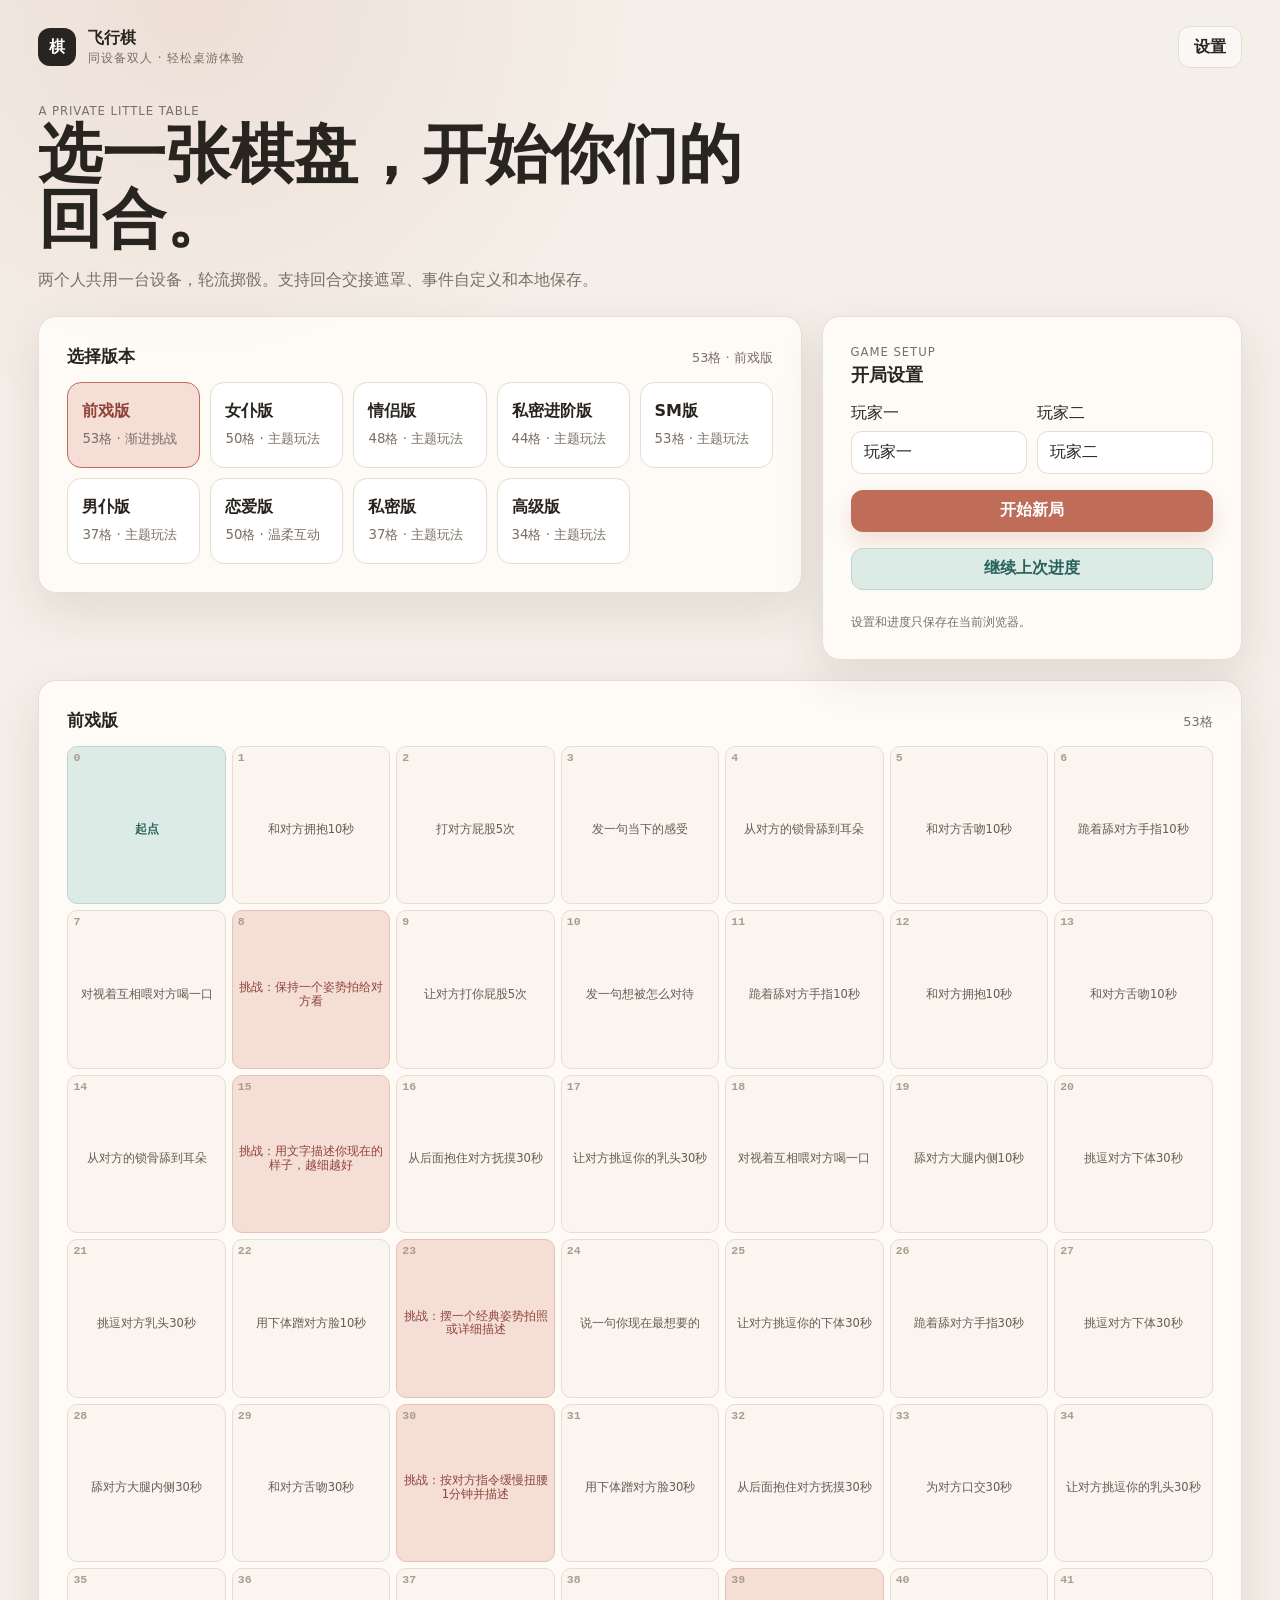
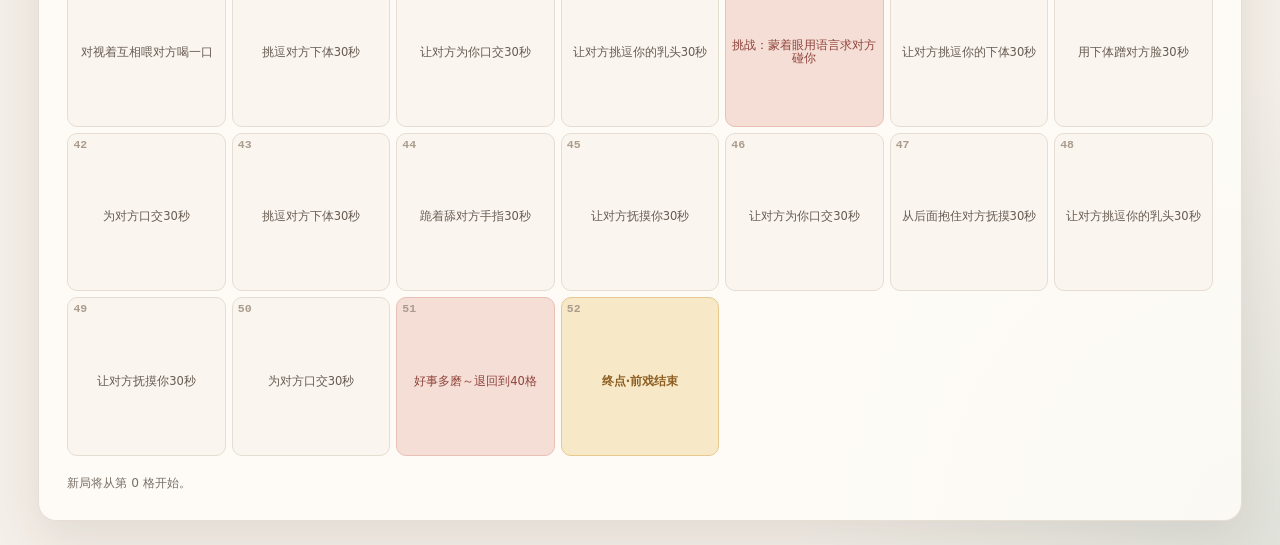
==== index.html @ a7ccb683 "feat: add responsive local multiplayer flight chess game" ====
<!DOCTYPE html>
<html lang="zh-CN">
<head>
  <meta charset="UTF-8">
  <meta name="viewport" content="width=device-width, initial-scale=1, viewport-fit=cover">
  <title>飞行棋 · 同设备双人</title>
  <link rel="stylesheet" href="styles.css">
</head>
<body>
  <main class="app-shell" data-mode="light">
    <header class="site-header">
      <div class="brand-lockup">
        <span class="brand-mark">棋</span>
        <div class="brand-copy"><strong>飞行棋</strong><span>同设备双人 · 轻松桌游体验</span></div>
      </div>
      <div class="top-actions"><a class="ghost-button" href="settings.html">设置</a></div>
    </header>

    <section class="page-heading">
      <p class="eyebrow">A private little table</p>
      <h1>选一张棋盘，开始你们的回合。</h1>
      <p>两个人共用一台设备，轮流掷骰。支持回合交接遮罩、事件自定义和本地保存。</p>
    </section>

    <section class="start-layout">
      <section class="panel">
        <div class="panel-heading"><h2>选择版本</h2><span id="selectedVersionMeta">—</span></div>
        <div id="versionGrid" class="version-grid"></div>
      </section>

      <aside class="panel">
        <div class="form-stack">
          <div><p class="eyebrow">Game setup</p><h2>开局设置</h2></div>
          <div class="inline-fields">
            <label class="field"><span>玩家一</span><input id="playerOne" type="text" maxlength="16" autocomplete="off"></label>
            <label class="field"><span>玩家二</span><input id="playerTwo" type="text" maxlength="16" autocomplete="off"></label>
          </div>
          <button id="btnStart" class="primary-button" type="button">开始新局</button>
          <button id="btnContinue" class="secondary-button" type="button" hidden>继续上次进度</button>
          <p id="saveHint" class="helper-text">设置和进度只保存在当前浏览器。</p>
        </div>
      </aside>
    </section>

    <section class="preview-panel" style="margin-top: 20px">
      <div class="panel-heading"><h2 id="previewTitle">棋盘预览</h2><span id="previewCount">—</span></div>
      <div class="preview-board-wrap"><div id="boardPath" class="path" aria-label="棋盘预览"></div></div>
      <p id="posInfo" class="helper-text" style="margin-top: 14px">选择版本后查看棋盘。</p>
    </section>
  </main>
  <div class="toast" id="toast" role="status"></div>

  <script type="module">
    import { BOARDS, DEFAULT_VERSION, getBoard } from './game-data.mjs';
    import { createInitialState } from './game-engine.mjs';
    import { loadGame, loadSettings, saveSettings, saveGame } from './storage.mjs';

    const selectedKey = new URLSearchParams(window.location.search).get('version') || DEFAULT_VERSION;
    let versionKey = BOARDS[selectedKey] ? selectedKey : DEFAULT_VERSION;
    const settings = loadSettings(window.localStorage);
    const saved = loadGame(window.localStorage);
    const versionGrid = document.getElementById('versionGrid');
    const boardPath = document.getElementById('boardPath');

    document.getElementById('playerOne').value = settings.players[0].name;
    document.getElementById('playerTwo').value = settings.players[1].name;
    document.querySelector('main').dataset.mode = 'light';
    document.getElementById('btnContinue').hidden = !saved;

    function renderBoard() {
      const board = getBoard(versionKey);
      document.getElementById('selectedVersionMeta').textContent = `${board.cells.length}格 · ${board.name}`;
      document.getElementById('previewTitle').textContent = board.name;
      document.getElementById('previewCount').textContent = `${board.cells.length}格`;
      boardPath.replaceChildren();
      board.cells.forEach((cell, index) => {
        const element = document.createElement('div');
        element.className = `cell ${cell.type}`;
        element.setAttribute('aria-label', `第${index}格：${cell.text}`);
        const number = document.createElement('span');
        number.className = 'num';
        number.textContent = index;
        const text = document.createElement('span');
        text.textContent = cell.text;
        element.append(number, text);
        boardPath.append(element);
      });
      document.getElementById('posInfo').textContent = saved && saved.versionKey === versionKey
        ? `${saved.players[0].name}：第${saved.players[0].position}格 · ${saved.players[1].name}：第${saved.players[1].position}格`
        : '新局将从第 0 格开始。';
    }

    function renderVersions() {
      versionGrid.replaceChildren();
      Object.entries(BOARDS).forEach(([key, board]) => {
        const button = document.createElement('button');
        button.type = 'button';
        button.className = `version-card${key === versionKey ? ' active' : ''}`;
        button.innerHTML = `<strong>${board.name}</strong><small>${board.cells.length}格 · ${key === 'love' ? '温柔互动' : key === 'foreplay' ? '渐进挑战' : '主题玩法'}</small>`;
        button.addEventListener('click', () => {
          versionKey = key;
          renderVersions();
          renderBoard();
        });
        versionGrid.append(button);
      });
    }

    function collectSettings() {
      return {
        ...settings,
        handoffOverlay: settings.handoffOverlay,
        players: [
          { name: document.getElementById('playerOne').value.trim() || '玩家一', color: settings.players[0].color },
          { name: document.getElementById('playerTwo').value.trim() || '玩家二', color: settings.players[1].color }
        ]
      };
    }

    function start(newGame) {
      const nextSettings = collectSettings();
      saveSettings(nextSettings, window.localStorage);
      if (newGame) {
        saveGame(createInitialState({
          versionKey,
          players: nextSettings.players,
          settings: { ...nextSettings.rules, handoffOverlay: nextSettings.handoffOverlay }
        }), window.localStorage);
        window.location.href = `game.html?version=${encodeURIComponent(versionKey)}&new=1`;
      } else {
        window.location.href = 'game.html';
      }
    }

    document.getElementById('btnStart').addEventListener('click', () => start(true));
    document.getElementById('btnContinue').addEventListener('click', () => start(false));
    renderVersions();
    renderBoard();
  </script>
</body>
</html>
---- styles.css ----
:root {
  --bg: #f4efe8;
  --surface: #fffdf9;
  --surface-strong: #ffffff;
  --ink: #28241f;
  --muted: #786f66;
  --line: #e6ddd2;
  --accent: #bf6c58;
  --accent-deep: #8f443b;
  --accent-soft: #f5ded6;
  --teal: #4f8278;
  --teal-soft: #dcebe6;
  --gold: #b8883e;
  --shadow: 0 18px 48px rgba(54, 40, 25, 0.1);
  --radius: 18px;
  --cell-size: min(10.4vw, 86px);
}

* { box-sizing: border-box; }

html { min-width: 320px; background: var(--bg); }

body {
  margin: 0;
  color: var(--ink);
  background:
    radial-gradient(circle at 15% 0%, rgba(191, 108, 88, 0.12), transparent 28rem),
    radial-gradient(circle at 100% 100%, rgba(79, 130, 120, 0.12), transparent 30rem),
    var(--bg);
  font-family: Inter, ui-sans-serif, system-ui, -apple-system, BlinkMacSystemFont, "PingFang SC", "Microsoft YaHei", sans-serif;
  min-height: 100vh;
}

button, input, select, textarea { font: inherit; }
button, a { -webkit-tap-highlight-color: transparent; }
button { cursor: pointer; }
button:focus-visible, a:focus-visible, input:focus-visible, select:focus-visible, textarea:focus-visible {
  outline: 3px solid rgba(79, 130, 120, 0.34);
  outline-offset: 2px;
}

a { color: inherit; text-decoration: none; }

.app-shell {
  width: min(1440px, 100%);
  margin: 0 auto;
  padding: max(18px, env(safe-area-inset-top)) clamp(16px, 3vw, 42px) max(24px, env(safe-area-inset-bottom));
}

.site-header, .game-header {
  display: flex;
  align-items: center;
  justify-content: space-between;
  gap: 16px;
  min-height: 58px;
  margin-bottom: 20px;
}

.brand-lockup { display: flex; align-items: center; gap: 12px; }
.brand-mark {
  width: 38px;
  height: 38px;
  display: grid;
  place-items: center;
  border-radius: 12px;
  color: #fff;
  background: var(--ink);
  font-weight: 800;
  letter-spacing: 0;
}
.brand-copy { display: grid; gap: 2px; }
.brand-copy strong { font-size: 1rem; }
.brand-copy span, .eyebrow { color: var(--muted); font-size: 0.73rem; letter-spacing: 0.08em; }
.eyebrow { margin: 0 0 4px; text-transform: uppercase; }

.top-actions, .header-actions { display: flex; align-items: center; gap: 8px; }
.icon-button, .ghost-button, .primary-button, .secondary-button, .danger-button {
  min-height: 42px;
  border-radius: 12px;
  border: 1px solid transparent;
  padding: 0 15px;
  display: inline-flex;
  align-items: center;
  justify-content: center;
  gap: 8px;
  font-weight: 700;
  transition: transform .16s ease, background .16s ease, border-color .16s ease, opacity .16s ease;
}
.icon-button, .ghost-button { color: var(--ink); background: rgba(255,255,255,.6); border-color: var(--line); }
.primary-button { color: #fff; background: var(--accent); box-shadow: 0 10px 22px rgba(191, 108, 88, .2); }
.secondary-button { color: #28635b; background: var(--teal-soft); border-color: #b9d7ce; }
.danger-button { color: #9b4438; background: #fff0ec; border-color: #efc9c1; }
.icon-button:hover, .ghost-button:hover, .primary-button:hover, .secondary-button:hover, .danger-button:hover { transform: translateY(-1px); }
button:disabled { opacity: .45; cursor: not-allowed; transform: none; }

.page-heading { max-width: 720px; margin: 26px 0 22px; }
.page-heading h1 { margin: 0; font-size: clamp(2rem, 5vw, 4rem); line-height: 1.02; letter-spacing: 0; }
.page-heading p { max-width: 620px; margin: 14px 0 0; color: var(--muted); line-height: 1.7; }

.start-layout, .settings-layout { display: grid; grid-template-columns: minmax(0, 1fr) minmax(300px, 420px); gap: 20px; align-items: start; }
.panel, .board-panel, .control-panel, .settings-panel, .preview-panel {
  background: rgba(255, 253, 249, .86);
  border: 1px solid rgba(230, 221, 210, .95);
  border-radius: var(--radius);
  box-shadow: var(--shadow);
}
.panel, .settings-panel, .preview-panel { padding: clamp(18px, 3vw, 28px); }
.panel h2, .settings-panel h2, .preview-panel h2 { margin: 0; font-size: 1.1rem; }
.panel-heading { display: flex; align-items: baseline; justify-content: space-between; gap: 12px; margin-bottom: 14px; }
.panel-heading h2 { margin: 0; font-size: 1.05rem; }
.panel-heading span { color: var(--muted); font-size: .8rem; }

.version-grid { display: grid; grid-template-columns: repeat(auto-fit, minmax(126px, 1fr)); gap: 10px; }
.version-card {
  min-height: 86px;
  padding: 14px;
  text-align: left;
  color: var(--ink);
  border: 1px solid var(--line);
  border-radius: 14px;
  background: var(--surface-strong);
  transition: border-color .16s ease, background .16s ease, transform .16s ease;
}
.version-card:hover { transform: translateY(-2px); border-color: var(--accent); }
.version-card.active { color: var(--accent-deep); border-color: var(--accent); background: var(--accent-soft); }
.version-card strong { display: block; margin-bottom: 6px; }
.version-card small { color: var(--muted); line-height: 1.35; }

.form-stack { display: grid; gap: 16px; }
.field { display: grid; gap: 7px; }
.field label { color: var(--muted); font-size: .8rem; font-weight: 700; }
.field input, .field select, .field textarea {
  width: 100%;
  border: 1px solid var(--line);
  border-radius: 11px;
  padding: 11px 12px;
  color: var(--ink);
  background: #fff;
}
.field textarea { min-height: 84px; resize: vertical; line-height: 1.55; }
.inline-fields { display: grid; grid-template-columns: 1fr 1fr; gap: 10px; }
.segmented { display: grid; grid-template-columns: 1fr 1fr; gap: 6px; padding: 4px; border-radius: 13px; background: #efe8df; }
.segmented label { position: relative; }
.segmented input { position: absolute; opacity: 0; pointer-events: none; }
.segmented span { display: block; padding: 10px; text-align: center; border-radius: 9px; color: var(--muted); font-size: .85rem; font-weight: 700; }
.segmented input:checked + span { color: var(--ink); background: #fff; box-shadow: 0 2px 8px rgba(54,40,25,.08); }
.check-row { display: flex; align-items: center; justify-content: space-between; gap: 12px; padding: 12px 0; border-bottom: 1px solid var(--line); }
.check-row:last-child { border-bottom: 0; }
.check-copy { display: grid; gap: 3px; }
.check-copy strong { font-size: .86rem; }
.check-copy span { color: var(--muted); font-size: .76rem; line-height: 1.4; }
.switch { appearance: none; width: 44px; height: 26px; flex: 0 0 auto; border-radius: 999px; background: #d6cec4; position: relative; transition: background .16s ease; }
.switch::after { content: ""; position: absolute; top: 3px; left: 3px; width: 20px; height: 20px; border-radius: 50%; background: #fff; box-shadow: 0 1px 3px rgba(0,0,0,.2); transition: transform .16s ease; }
.switch:checked { background: var(--teal); }
.switch:checked::after { transform: translateX(18px); }

.preview-board-wrap { overflow-x: auto; padding-bottom: 4px; }
.path { display: grid; grid-template-columns: repeat(7, minmax(42px, 1fr)); gap: 6px; }
.preview-panel .path { min-width: 520px; }
.cell {
  min-width: 0;
  aspect-ratio: 1;
  position: relative;
  display: flex;
  align-items: center;
  justify-content: center;
  padding: 15px 4px 5px;
  overflow: hidden;
  text-align: center;
  line-height: 1.18;
  font-size: clamp(.68rem, .9vw, .92rem);
  color: #665c53;
  border: 1px solid var(--line);
  border-radius: 10px;
  background: #faf5ee;
}
.cell.start { color: #2c665d; background: var(--teal-soft); border-color: #b9d7ce; font-weight: 800; }
.cell.end { color: #8c5d20; background: #f7e8c8; border-color: #e7c98e; font-weight: 800; }
.cell.special { color: var(--accent-deep); background: var(--accent-soft); border-color: #e9c0b6; }
.cell .num { position: absolute; top: 4px; left: 5px; color: #aa9c8d; font-family: ui-monospace, SFMono-Regular, monospace; font-size: .72rem; font-weight: 700; }
.cell > span:not(.num) { max-width: 100%; overflow-wrap: anywhere; }
.piece { position: absolute; right: 5px; bottom: 5px; width: 19px; height: 19px; border: 2px solid #fff; border-radius: 50%; box-shadow: 0 2px 4px rgba(0,0,0,.2); }
.piece.player { background: var(--player-color, #C4787A); }
.piece.player2 { right: 28px; background: var(--player2-color, #7A9E8E); }

.game-shell { width: min(1500px, 100%); margin: 0 auto; padding: max(16px, env(safe-area-inset-top)) clamp(12px, 3vw, 40px) max(20px, env(safe-area-inset-bottom)); }
.game-layout { display: grid; grid-template-columns: minmax(0, 1.35fr) minmax(310px, .65fr); gap: 20px; align-items: start; }
.board-panel, .control-panel { padding: clamp(14px, 2.2vw, 24px); }
.board-panel .path { grid-template-columns: repeat(7, minmax(42px, 1fr)); }
.control-panel { position: sticky; top: 16px; display: grid; gap: 16px; }
.turn-card { display: flex; align-items: center; justify-content: space-between; gap: 12px; padding: 13px 14px; border: 1px solid var(--line); border-radius: 13px; background: #fff; }
.turn-card strong { display: block; margin-top: 3px; font-size: 1.05rem; }
.turn-card span { color: var(--muted); font-size: .78rem; }
.player-pills { display: flex; flex-wrap: wrap; gap: 7px; }
.player-pill { display: inline-flex; align-items: center; gap: 7px; padding: 7px 10px; border-radius: 999px; color: var(--muted); background: #f5eee7; font-size: .78rem; }
.player-dot { width: 10px; height: 10px; border-radius: 50%; background: var(--dot-color); }
.dice-row { display: flex; align-items: center; gap: 12px; }
.dice { width: 76px; height: 76px; display: grid; place-items: center; flex: 0 0 auto; color: var(--ink); border: 1px solid var(--line); border-radius: 16px; background: #fff; font-family: ui-monospace, monospace; font-size: 2rem; font-weight: 800; box-shadow: 0 8px 18px rgba(54,40,25,.08); }
.dice-copy { color: var(--muted); font-size: .8rem; line-height: 1.5; }
.event-panel { min-height: 170px; padding: 16px; border: 1px solid var(--line); border-radius: 15px; background: #fff; }
.event-panel.empty { display: grid; place-items: center; text-align: center; color: var(--muted); }
.event-panel h2 { margin: 0 0 8px; font-size: 1.05rem; }
.event-panel p { margin: 0; color: #5f554d; line-height: 1.65; white-space: pre-wrap; }
.event-meta { display: flex; flex-wrap: wrap; gap: 6px; margin: 0 0 12px; }
.event-meta span { padding: 4px 8px; border-radius: 999px; color: var(--accent-deep); background: var(--accent-soft); font-size: .72rem; font-weight: 700; }
.action-row { display: grid; grid-template-columns: 1fr auto; gap: 8px; }
.action-row .primary-button { min-width: 0; }
.game-footer { display: flex; justify-content: space-between; gap: 12px; margin-top: 14px; color: var(--muted); font-size: .76rem; }

.handoff-overlay { position: fixed; inset: 0; z-index: 20; display: grid; place-items: center; padding: 24px; background: rgba(35, 29, 24, .78); backdrop-filter: blur(10px); }
.handoff-overlay[hidden] { display: none; }
.handoff-card { width: min(420px, 100%); padding: 26px; border-radius: 18px; color: var(--ink); background: var(--surface); box-shadow: 0 24px 70px rgba(0,0,0,.25); text-align: center; }
.handoff-card h2 { margin: 4px 0 8px; font-size: 1.5rem; }
.handoff-card p:not(.eyebrow) { margin: 0 0 20px; color: var(--muted); line-height: 1.6; }

.settings-list { display: grid; gap: 0; margin-top: 14px; }
.settings-section { padding: 18px 0; border-top: 1px solid var(--line); }
.settings-section:first-child { border-top: 0; padding-top: 0; }
.settings-section h3 { margin: 0 0 12px; font-size: .95rem; }
.events-editor { display: grid; gap: 8px; max-height: 520px; overflow: auto; padding-right: 4px; }
.event-editor-row { display: grid; grid-template-columns: 38px 1fr; gap: 8px; align-items: start; }
.event-editor-row span { padding-top: 12px; color: var(--muted); font-family: ui-monospace, monospace; font-size: .75rem; text-align: right; }
.settings-actions { display: flex; flex-wrap: wrap; gap: 8px; margin-top: 18px; }
.helper-text { margin: 7px 0 0; color: var(--muted); font-size: .76rem; line-height: 1.5; }

.toast { position: fixed; left: 50%; bottom: max(24px, env(safe-area-inset-bottom)); z-index: 30; transform: translate(-50%, 10px); opacity: 0; pointer-events: none; padding: 11px 16px; border-radius: 999px; color: #fff; background: rgba(40,36,31,.92); font-size: .8rem; transition: opacity .2s ease, transform .2s ease; }
.toast.show { opacity: 1; transform: translate(-50%, 0); }

.float-bar {
  position: fixed;
  right: 14px;
  bottom: max(18px, env(safe-area-inset-bottom));
  z-index: 25;
  display: none;
  align-items: center;
  gap: 8px;
  max-width: calc(100vw - 28px);
  min-height: 42px;
  padding: 0 14px;
  color: #fff;
  background: var(--accent-deep);
  border-radius: 999px;
  box-shadow: 0 10px 24px rgba(35, 29, 24, .2);
  font-size: .78rem;
  font-weight: 700;
  user-select: none;
  touch-action: none;
}
.float-bar.show { display: inline-flex !important; }

@media (max-width: 920px) {
  .start-layout, .settings-layout { grid-template-columns: 1fr; }
  .game-layout { grid-template-columns: 1fr; }
  .control-panel { position: static; }
}

@media (max-width: 640px) {
  .app-shell, .game-shell { padding-left: 12px; padding-right: 12px; }
  .site-header, .game-header { margin-bottom: 12px; }
  .brand-copy span { display: none; }
  .top-actions .ghost-button { padding: 0 11px; }
  .page-heading { margin: 18px 0; }
  .page-heading h1 { font-size: 2.3rem; }
  .panel, .board-panel, .control-panel, .settings-panel, .preview-panel { border-radius: 15px; padding: 14px; }
  .version-grid { grid-template-columns: repeat(2, 1fr); }
  .game-header h1 { font-size: 1.1rem; }
  .board-panel .path { min-width: 520px; }
  .board-panel { overflow-x: auto; }
  .control-panel { gap: 12px; }
  .action-row { position: sticky; bottom: 0; padding-top: 8px; background: linear-gradient(var(--surface), var(--surface)); }
  .game-footer { flex-direction: column; }
  .inline-fields { grid-template-columns: 1fr; }
}
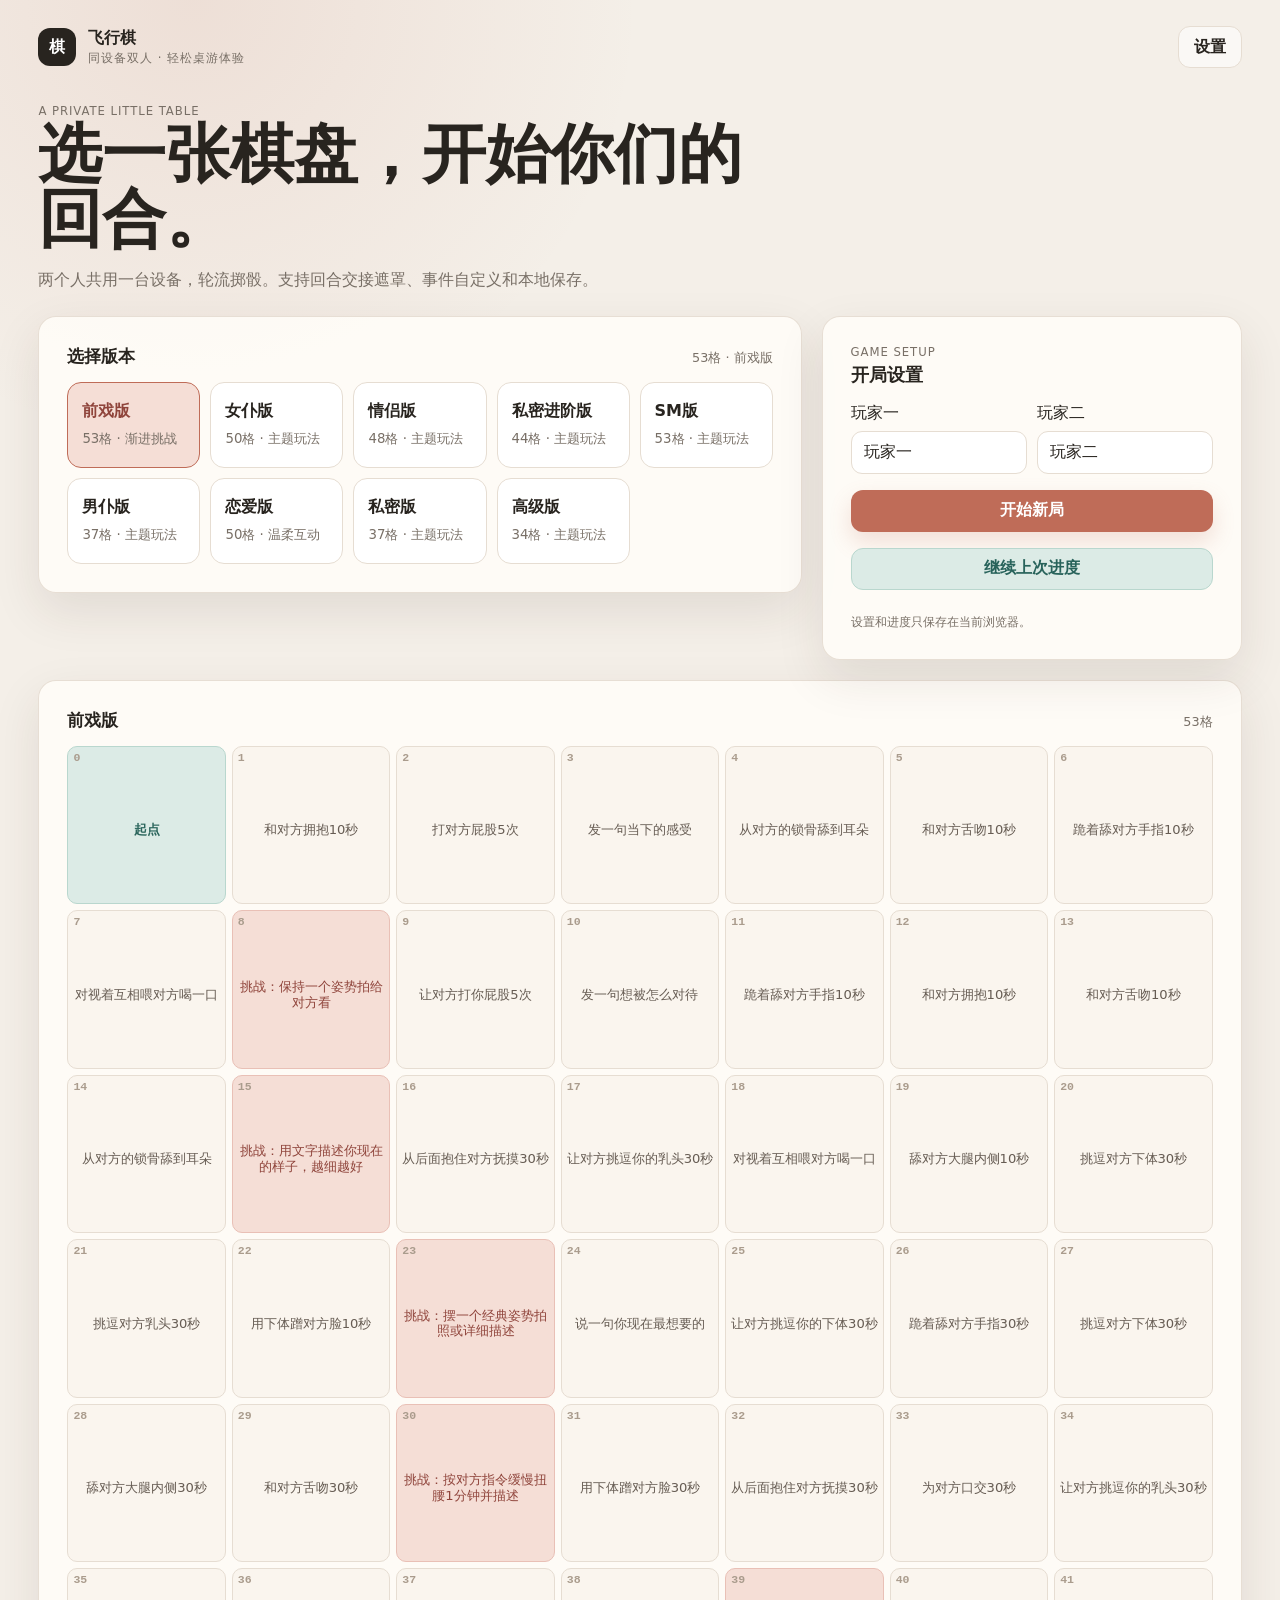
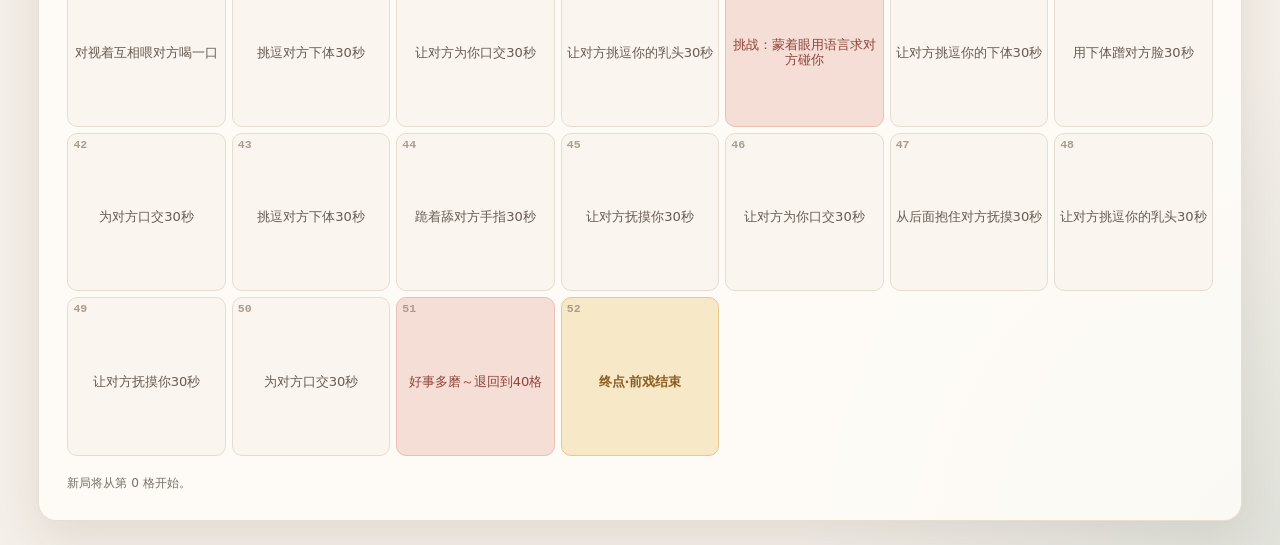
==== commit 5a6ba250: "feat: add board font size setting" ====
--- a/index.html
+++ b/index.html
@@ -65,6 +65,7 @@
     document.getElementById('playerOne').value = settings.players[0].name;
     document.getElementById('playerTwo').value = settings.players[1].name;
     document.querySelector('main').dataset.mode = 'light';
+    document.querySelector('main').style.setProperty('--board-font-scale', { small: '0.82', standard: '1', large: '1.2' }[settings.boardFontSize] || '1');
     document.getElementById('btnContinue').hidden = !saved;
 
     function renderBoard() {
--- a/styles.css
+++ b/styles.css
@@ -168,7 +168,7 @@
   overflow: hidden;
   text-align: center;
   line-height: 1.18;
-  font-size: clamp(.68rem, .9vw, .92rem);
+  font-size: calc(.82rem * var(--board-font-scale, 1));
   color: #665c53;
   border: 1px solid var(--line);
   border-radius: 10px;
@@ -177,7 +177,7 @@
 .cell.start { color: #2c665d; background: var(--teal-soft); border-color: #b9d7ce; font-weight: 800; }
 .cell.end { color: #8c5d20; background: #f7e8c8; border-color: #e7c98e; font-weight: 800; }
 .cell.special { color: var(--accent-deep); background: var(--accent-soft); border-color: #e9c0b6; }
-.cell .num { position: absolute; top: 4px; left: 5px; color: #aa9c8d; font-family: ui-monospace, SFMono-Regular, monospace; font-size: .72rem; font-weight: 700; }
+.cell .num { position: absolute; top: 4px; left: 5px; color: #aa9c8d; font-family: ui-monospace, SFMono-Regular, monospace; font-size: calc(.72rem * var(--board-font-scale, 1)); font-weight: 700; }
 .cell > span:not(.num) { max-width: 100%; overflow-wrap: anywhere; }
 .piece { position: absolute; right: 5px; bottom: 5px; width: 19px; height: 19px; border: 2px solid #fff; border-radius: 50%; box-shadow: 0 2px 4px rgba(0,0,0,.2); }
 .piece.player { background: var(--player-color, #C4787A); }
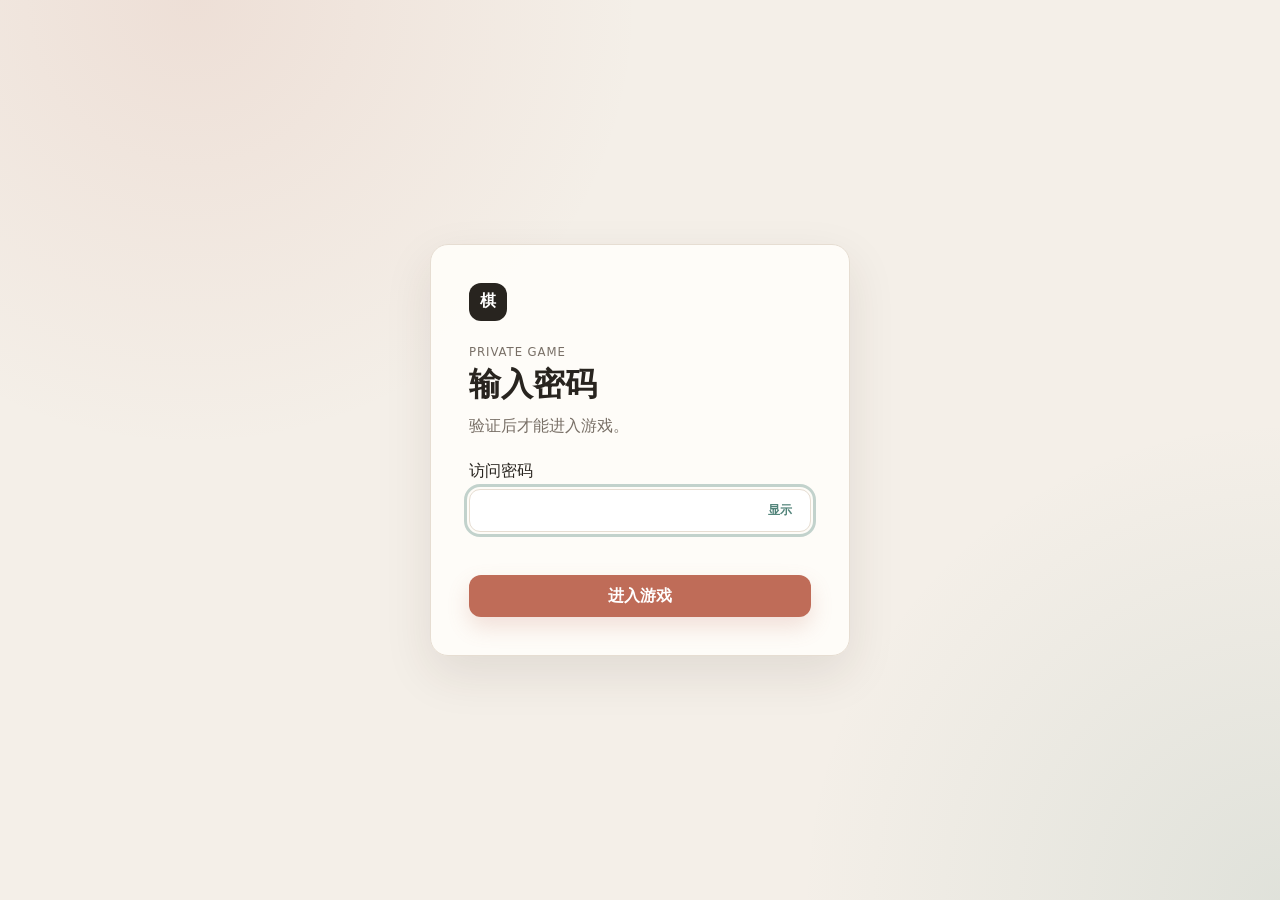
==== commit f46b5902: "feat: add password gate" ====
--- a/index.html
+++ b/index.html
@@ -5,6 +5,11 @@
   <meta name="viewport" content="width=device-width, initial-scale=1, viewport-fit=cover">
   <title>飞行棋 · 同设备双人</title>
   <link rel="stylesheet" href="styles.css">
+  <script>document.documentElement.classList.add('auth-pending');</script>
+  <script type="module">
+    import { requireAuth } from './auth.mjs';
+    requireAuth();
+  </script>
 </head>
 <body>
   <main class="app-shell" data-mode="light">
@@ -13,7 +18,7 @@
         <span class="brand-mark">棋</span>
         <div class="brand-copy"><strong>飞行棋</strong><span>同设备双人 · 轻松桌游体验</span></div>
       </div>
-      <div class="top-actions"><a class="ghost-button" href="settings.html">设置</a></div>
+      <div class="top-actions"><button class="ghost-button" type="button" data-lock-game>锁定</button><a class="ghost-button" href="settings.html">设置</a></div>
     </header>
 
     <section class="page-heading">
@@ -54,6 +59,7 @@
     import { BOARDS, DEFAULT_VERSION, getBoard } from './game-data.mjs';
     import { createInitialState } from './game-engine.mjs';
     import { loadGame, loadSettings, saveSettings, saveGame } from './storage.mjs';
+    import { bindLockButtons } from './auth.mjs';
 
     const selectedKey = new URLSearchParams(window.location.search).get('version') || DEFAULT_VERSION;
     let versionKey = BOARDS[selectedKey] ? selectedKey : DEFAULT_VERSION;
@@ -137,6 +143,7 @@
     document.getElementById('btnContinue').addEventListener('click', () => start(false));
     renderVersions();
     renderBoard();
+    bindLockButtons();
   </script>
 </body>
 </html>
--- a/styles.css
+++ b/styles.css
@@ -18,6 +18,8 @@
 
 * { box-sizing: border-box; }
 
+html.auth-pending { visibility: hidden; }
+
 html { min-width: 320px; background: var(--bg); }
 
 body {
@@ -30,6 +32,38 @@
   font-family: Inter, ui-sans-serif, system-ui, -apple-system, BlinkMacSystemFont, "PingFang SC", "Microsoft YaHei", sans-serif;
   min-height: 100vh;
 }
+
+.login-page { display: grid; place-items: center; padding: 20px; }
+.login-shell { width: min(420px, 100%); }
+.login-panel {
+  padding: clamp(24px, 7vw, 38px);
+  border: 1px solid var(--line);
+  border-radius: var(--radius);
+  background: rgba(255, 253, 249, .94);
+  box-shadow: var(--shadow);
+}
+.login-panel .brand-mark { margin-bottom: 24px; }
+.login-panel h1 { margin: 0; font-size: 2rem; letter-spacing: 0; }
+.login-copy { margin: 9px 0 24px; color: var(--muted); }
+.login-form { display: grid; gap: 14px; }
+.password-field { position: relative; }
+.password-field input { padding-right: 66px; }
+.password-toggle {
+  position: absolute;
+  top: 50%;
+  right: 7px;
+  min-width: 48px;
+  min-height: 34px;
+  padding: 0 8px;
+  transform: translateY(-50%);
+  color: var(--teal);
+  border: 0;
+  background: transparent;
+  font-size: .78rem;
+  font-weight: 800;
+}
+.login-error { min-height: 1.4em; margin: -2px 0 0; color: #9b4438; font-size: .8rem; }
+.login-form .primary-button { width: 100%; }
 
 button, input, select, textarea { font: inherit; }
 button, a { -webkit-tap-highlight-color: transparent; }
@@ -96,6 +130,8 @@
 .page-heading { max-width: 720px; margin: 26px 0 22px; }
 .page-heading h1 { margin: 0; font-size: clamp(2rem, 5vw, 4rem); line-height: 1.02; letter-spacing: 0; }
 .page-heading p { max-width: 620px; margin: 14px 0 0; color: var(--muted); line-height: 1.7; }
+.settings-heading { max-width: 760px; margin-bottom: 26px; }
+.settings-heading h1 { font-size: 2.65rem; line-height: 1.08; }
 
 .start-layout, .settings-layout { display: grid; grid-template-columns: minmax(0, 1fr) minmax(300px, 420px); gap: 20px; align-items: start; }
 .panel, .board-panel, .control-panel, .settings-panel, .preview-panel {
@@ -139,6 +175,47 @@
 }
 .field textarea { min-height: 84px; resize: vertical; line-height: 1.55; }
 .inline-fields { display: grid; grid-template-columns: 1fr 1fr; gap: 10px; }
+.player-color-grid { display: grid; grid-template-columns: 1fr 1fr; gap: 10px; margin-top: 12px; }
+.color-picker {
+  min-width: 0;
+  min-height: 66px;
+  position: relative;
+  display: grid;
+  grid-template-columns: 34px minmax(0, 1fr) auto;
+  align-items: center;
+  gap: 10px;
+  padding: 10px 12px;
+  border: 1px solid var(--line);
+  border-radius: 11px;
+  background: #fff;
+  cursor: pointer;
+  transition: border-color .16s ease, box-shadow .16s ease, transform .16s ease;
+}
+.color-picker:hover { transform: translateY(-1px); border-color: var(--teal); box-shadow: 0 8px 18px rgba(54,40,25,.07); }
+.color-picker:focus-within { outline: 3px solid rgba(79, 130, 120, 0.24); outline-offset: 2px; border-color: var(--teal); }
+.color-picker input[type="color"] {
+  position: absolute;
+  inset: 0;
+  z-index: 2;
+  width: 100%;
+  height: 100%;
+  padding: 0;
+  border: 0;
+  opacity: 0;
+  cursor: pointer;
+}
+.color-swatch {
+  width: 30px;
+  height: 30px;
+  border: 3px solid #fff;
+  border-radius: 50%;
+  background: var(--preview-color, #C4787A);
+  box-shadow: 0 0 0 1px rgba(40,36,31,.16), 0 3px 8px rgba(40,36,31,.16);
+}
+.color-picker-copy { min-width: 0; display: grid; gap: 2px; }
+.color-picker-copy strong { overflow: hidden; font-size: .86rem; text-overflow: ellipsis; white-space: nowrap; }
+.color-picker-copy span { color: var(--muted); font-size: .72rem; }
+.color-value { color: var(--muted); font-family: ui-monospace, SFMono-Regular, monospace; font-size: .72rem; font-weight: 700; }
 .segmented { display: grid; grid-template-columns: 1fr 1fr; gap: 6px; padding: 4px; border-radius: 13px; background: #efe8df; }
 .segmented label { position: relative; }
 .segmented input { position: absolute; opacity: 0; pointer-events: none; }
@@ -214,8 +291,9 @@
 .handoff-card p:not(.eyebrow) { margin: 0 0 20px; color: var(--muted); line-height: 1.6; }
 
 .settings-list { display: grid; gap: 0; margin-top: 14px; }
-.settings-section { padding: 18px 0; border-top: 1px solid var(--line); }
+.settings-section { padding: 21px 0; border-top: 1px solid var(--line); }
 .settings-section:first-child { border-top: 0; padding-top: 0; }
+.settings-section > h2 { margin-bottom: 14px; }
 .settings-section h3 { margin: 0 0 12px; font-size: .95rem; }
 .events-editor { display: grid; gap: 8px; max-height: 520px; overflow: auto; padding-right: 4px; }
 .event-editor-row { display: grid; grid-template-columns: 38px 1fr; gap: 8px; align-items: start; }
@@ -270,4 +348,11 @@
   .action-row { position: sticky; bottom: 0; padding-top: 8px; background: linear-gradient(var(--surface), var(--surface)); }
   .game-footer { flex-direction: column; }
   .inline-fields { grid-template-columns: 1fr; }
-}
+  .settings-heading h1 { font-size: 2rem; }
+  .settings-page .site-header { align-items: flex-start; flex-wrap: wrap; }
+  .settings-page .top-actions { width: 100%; justify-content: flex-end; }
+  .player-color-grid { grid-template-columns: 1fr; }
+  .settings-page .settings-actions { display: grid; grid-template-columns: 1fr 1fr; }
+  .settings-page .settings-actions > * { min-width: 0; }
+  .settings-page aside .settings-actions { display: flex; }
+}
